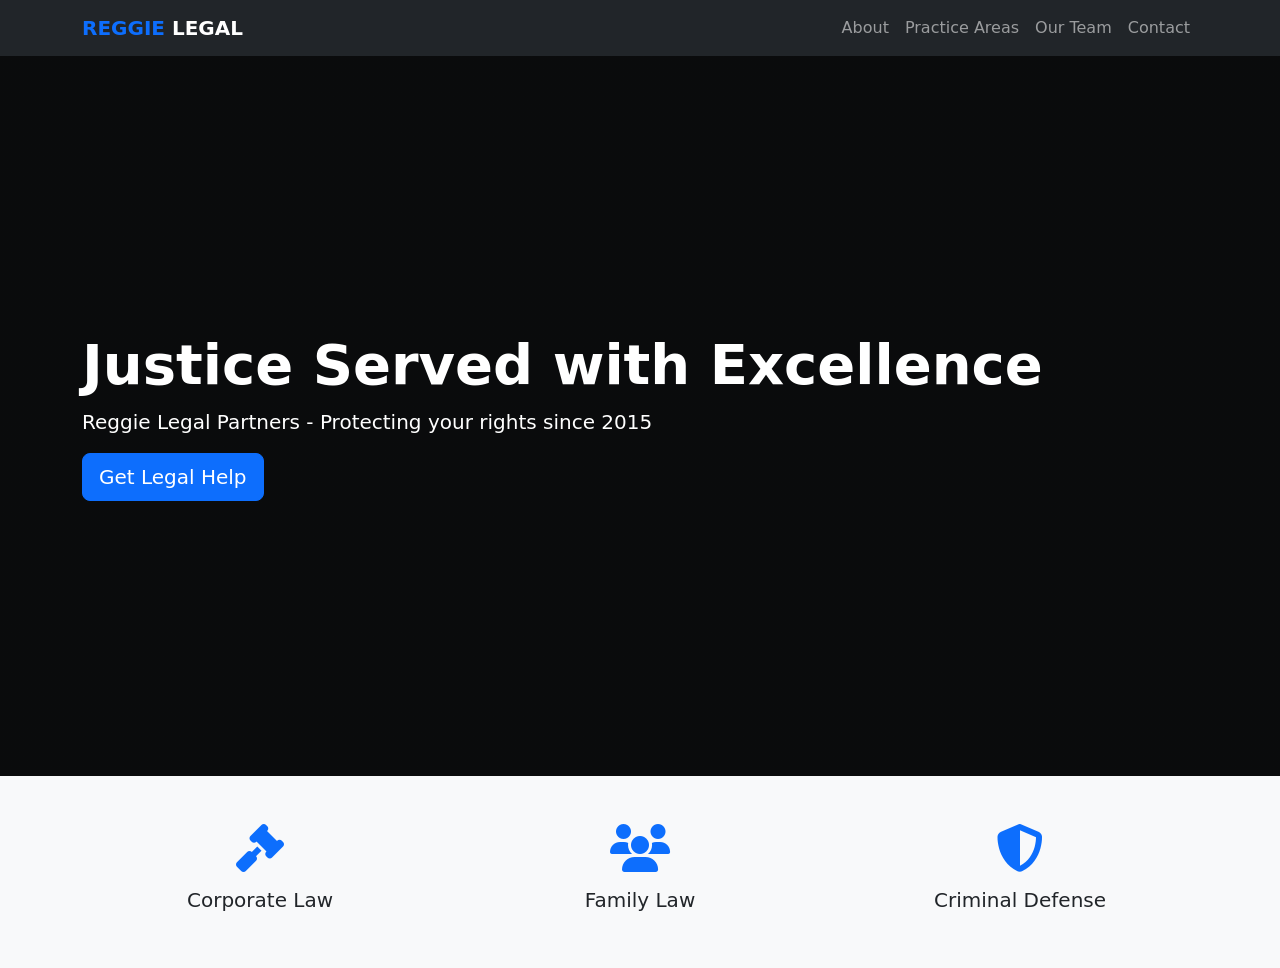
==== index.html @ ae759942 "Add files via upload" ====
<!DOCTYPE html>
<html lang="en">
<head>
  <meta charset="UTF-8">
  <meta name="viewport" content="width=device-width, initial-scale=1.0">
  <title>Reggie Legal Partners | Excellence in Law</title>
  <link href="https://cdn.jsdelivr.net/npm/bootstrap@5.3.3/dist/css/bootstrap.min.css" rel="stylesheet">
  <link rel="stylesheet" href="assets/css/style.css">
  <link rel="stylesheet" href="https://cdnjs.cloudflare.com/ajax/libs/font-awesome/6.6.0/css/all.min.css">
</head>
<body>
  <!-- Navbar -->
  <nav class="navbar navbar-expand-lg navbar-dark bg-dark sticky-top">
    <div class="container">
      <a class="navbar-brand fw-bold" href="index.html">
        <span class="text-primary">REGGIE</span> LEGAL
      </a>
      <button class="navbar-toggler" type="button" data-bs-toggle="collapse" data-bs-target="#navbarNav">
        <span class="navbar-toggler-icon"></span>
      </button>
      <div class="collapse navbar-collapse" id="navbarNav">
        <ul class="navbar-nav ms-auto">
          <li class="nav-item"><a class="nav-link" href="about.html">About</a></li>
          <li class="nav-item"><a class="nav-link" href="practice.html">Practice Areas</a></li>
          <li class="nav-item"><a class="nav-link" href="team.html">Our Team</a></li>
          <li class="nav-item"><a class="nav-link" href="contact.html">Contact</a></li>
        </ul>
      </div>
    </div>
  </nav>

  <!-- Hero -->
  <header class="bg-dark text-white py-5" style="background: linear-gradient(rgba(0,0,0,0.7), rgba(0,0,0,0.7)), url('assets/images/hero.jpg') center/cover no-repeat; height: 80vh; display: flex; align-items: center;">
    <div class="container">
      <h1 class="display-4 fw-bold">Justice Served with Excellence</h1>
      <p class="lead">Reggie Legal Partners - Protecting your rights since 2015</p>
      <a href="contact.html" class="btn btn-primary btn-lg">Get Legal Help</a>
    </div>
  </header>

  <!-- Quick Info -->
  <section class="py-5 bg-light">
    <div class="container">
      <div class="row text-center">
        <div class="col-md-4"><i class="fas fa-gavel fa-3x text-primary mb-3"></i><h5>Corporate Law</h5></div>
        <div class="col-md-4"><i class="fas fa-users fa-3x text-primary mb-3"></i><h5>Family Law</h5></div>
        <div class="col-md-4"><i class="fas fa-shield-alt fa-3x text-primary mb-3"></i><h5>Criminal Defense</h5></div>
      </div>
    </div>
  </section>

  <script src="https://cdn.jsdelivr.net/npm/bootstrap@5.3.3/dist/js/bootstrap.bundle.min.js"></script>
  <script src="assets/js/main.js"></script>
</body>
</html>
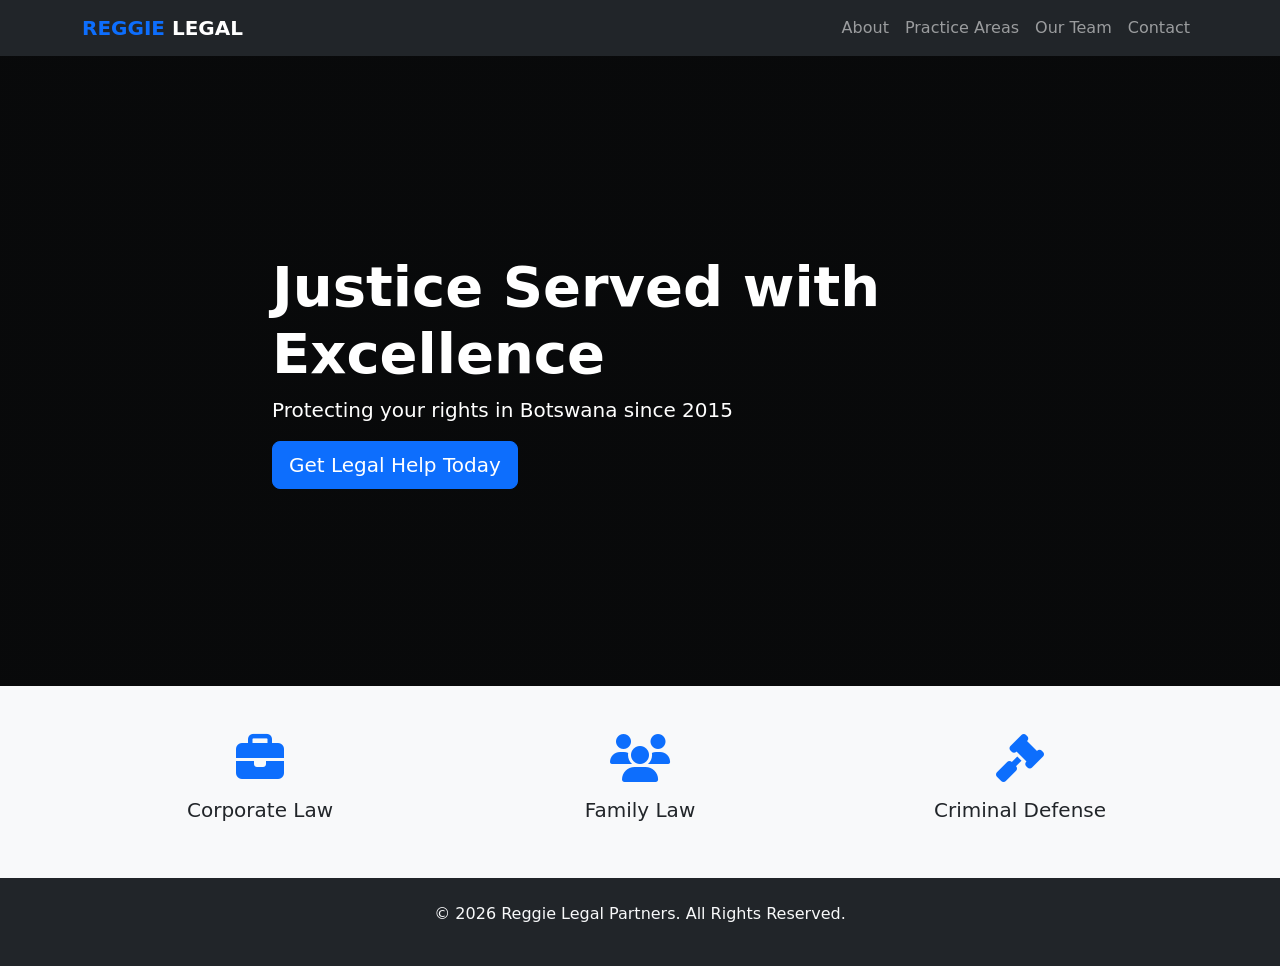
==== commit f91ac9d8: "Add files via upload" ====
--- a/index.html
+++ b/index.html
@@ -30,26 +30,33 @@
   </nav>
 
   <!-- Hero -->
-  <header class="bg-dark text-white py-5" style="background: linear-gradient(rgba(0,0,0,0.7), rgba(0,0,0,0.7)), url('assets/images/hero.jpg') center/cover no-repeat; height: 80vh; display: flex; align-items: center;">
+  <header class="bg-dark text-white py-5" style="background: linear-gradient(rgba(0,0,0,0.75), rgba(0,0,0,0.75)), url('https://picsum.photos/id/1015/2000/1200') center/cover no-repeat; min-height: 70vh; display: flex; align-items: center;">
     <div class="container">
-      <h1 class="display-4 fw-bold">Justice Served with Excellence</h1>
-      <p class="lead">Reggie Legal Partners - Protecting your rights since 2015</p>
-      <a href="contact.html" class="btn btn-primary btn-lg">Get Legal Help</a>
+      <div class="row">
+        <div class="col-lg-8 mx-auto text-center text-lg-start">
+          <h1 class="display-4 fw-bold">Justice Served with Excellence</h1>
+          <p class="lead">Protecting your rights in Botswana since 2015</p>
+          <a href="contact.html" class="btn btn-primary btn-lg">Get Legal Help Today</a>
+        </div>
+      </div>
     </div>
   </header>
 
-  <!-- Quick Info -->
+  <!-- Quick Services -->
   <section class="py-5 bg-light">
     <div class="container">
-      <div class="row text-center">
-        <div class="col-md-4"><i class="fas fa-gavel fa-3x text-primary mb-3"></i><h5>Corporate Law</h5></div>
+      <div class="row text-center g-4">
+        <div class="col-md-4"><i class="fas fa-briefcase fa-3x text-primary mb-3"></i><h5>Corporate Law</h5></div>
         <div class="col-md-4"><i class="fas fa-users fa-3x text-primary mb-3"></i><h5>Family Law</h5></div>
-        <div class="col-md-4"><i class="fas fa-shield-alt fa-3x text-primary mb-3"></i><h5>Criminal Defense</h5></div>
+        <div class="col-md-4"><i class="fas fa-gavel fa-3x text-primary mb-3"></i><h5>Criminal Defense</h5></div>
       </div>
     </div>
   </section>
 
+  <footer class="py-4 text-center bg-dark text-light">
+    <p>&copy; 2026 Reggie Legal Partners. All Rights Reserved.</p>
+  </footer>
+
   <script src="https://cdn.jsdelivr.net/npm/bootstrap@5.3.3/dist/js/bootstrap.bundle.min.js"></script>
-  <script src="assets/js/main.js"></script>
 </body>
 </html>
